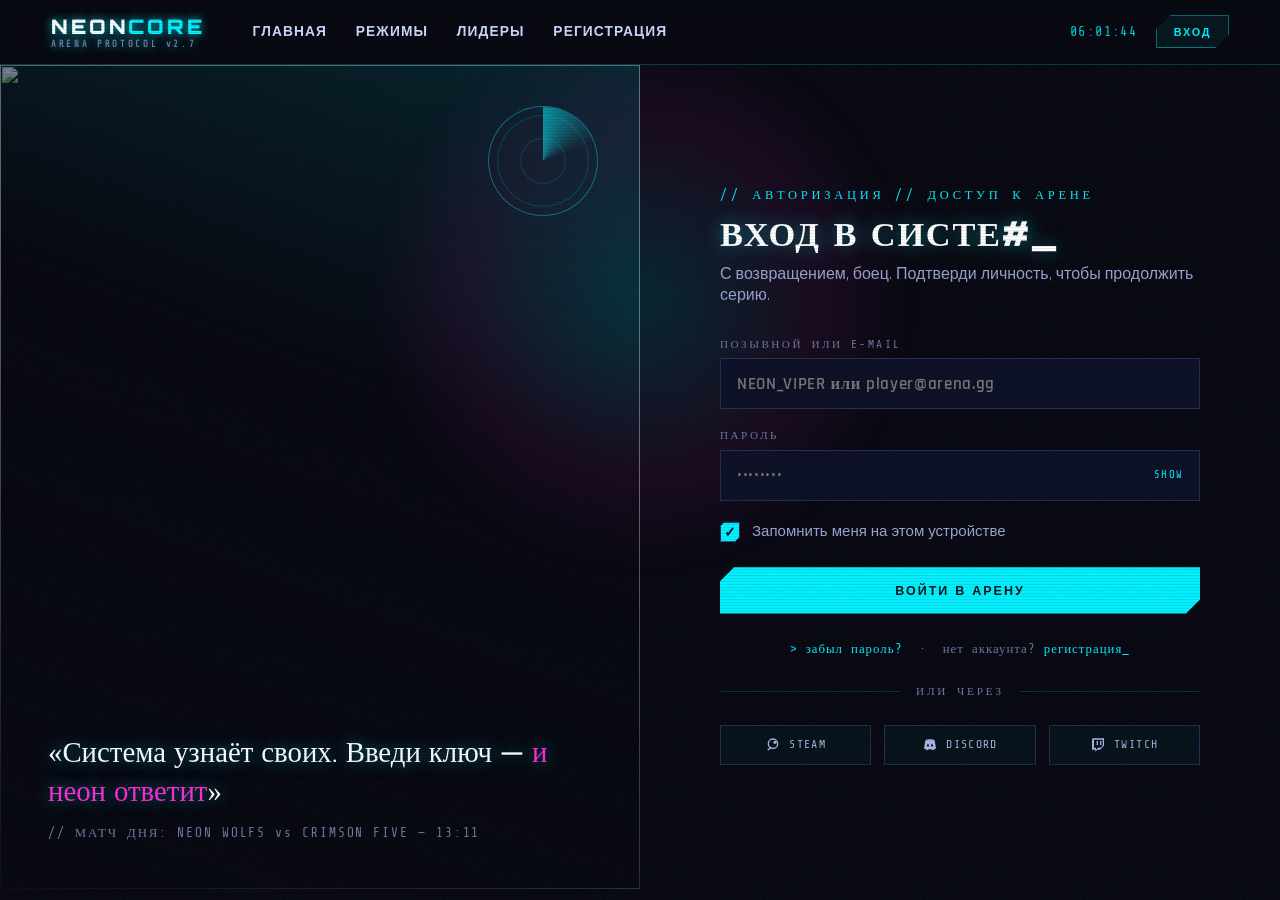
==== login.html @ ac4bac81 "fds" ====
<!DOCTYPE html>
<html lang="ru">
<head>
<meta charset="UTF-8">
<meta name="viewport" content="width=device-width, initial-scale=1.0">
<title>Вход — NEONCORE</title>
<link rel="stylesheet" href="styles.css">
</head>
<body>
<div id="glow"></div>
<div class="site">

  <header class="hud">
    <div class="container hud-inner">
      <a class="logo glitch" data-text="NEONCORE" href="index.html">NEON<b>CORE</b><small>ARENA PROTOCOL v2.7</small></a>
      <nav class="nav" id="nav">
        <a href="index.html">Главная</a>
        <a href="index.html#modes">Режимы</a>
        <a href="index.html#leaders">Лидеры</a>
        <a href="register.html">Регистрация</a>
      </nav>
      <div class="hud-right">
        <span class="sys-clock" id="clock">--:--:--</span>
        <a class="btn btn-ghost btn-sm" href="login.html">Вход</a>
        <button class="burger" id="burger" aria-label="Меню">☰</button>
      </div>
    </div>
  </header>

  <main class="auth">
    <!-- арт-панель -->
    <div class="auth-art">
      <img src="https://picsum.photos/seed/neon-login-gate/900/1100" alt="">
      <div class="radar" aria-hidden="true"></div>
      <div class="auth-art-content">
        <p class="auth-quote">«Система узнаёт своих. Введи ключ — <em>и неон ответит</em>»</p>
        <p class="auth-sub">// МАТЧ ДНЯ: NEON WOLFS vs CRIMSON FIVE — 13:11</p>
      </div>
    </div>

    <!-- форма -->
    <div class="auth-panel">
      <form class="auth-box" id="auth-form" data-mode="login" novalidate>
        <div class="sec-label">// АВТОРИЗАЦИЯ // ДОСТУП К АРЕНЕ</div>
        <h1 data-scramble data-text="ВХОД В СИСТЕМУ">ВХОД В СИСТЕМУ</h1>
        <p class="auth-note">С возвращением, боец. Подтверди личность, чтобы продолжить серию.</p>

        <div class="field">
          <label for="login-id">Позывной или e-mail</label>
          <input type="text" id="login-id" placeholder="NEON_VIPER или player@arena.gg" required>
          <div class="err-msg">&gt; введите позывной или e-mail</div>
        </div>

        <div class="field">
          <label for="login-pass">Пароль</label>
          <div class="pw-wrap">
            <input type="password" id="login-pass" placeholder="••••••••" required>
            <button type="button" class="pw-toggle" aria-label="Показать пароль">SHOW</button>
          </div>
          <div class="err-msg">&gt; введите пароль</div>
        </div>

        <label class="check-row">
          <input type="checkbox" checked>
          <span>Запомнить меня на этом устройстве</span>
        </label>

        <button type="submit" class="btn btn-primary btn-block">Войти в арену</button>
        <p class="auth-switch"><a href="#">&gt; забыл пароль?</a> &nbsp;·&nbsp; нет аккаунта? <a href="register.html">регистрация_</a></p>

        <div class="divider">ИЛИ ЧЕРЕЗ</div>
        <div class="socials">
          <a href="#" class="social-btn" aria-label="Войти через Steam">
            <svg viewBox="0 0 24 24"><circle cx="12" cy="10" r="7" fill="none" stroke="currentColor" stroke-width="2"/><circle cx="15" cy="8" r="2.4"/><path d="M4 20l5.5-4.5" stroke="currentColor" stroke-width="2"/></svg>
            STEAM
          </a>
          <a href="#" class="social-btn" aria-label="Войти через Discord">
            <svg viewBox="0 0 24 24"><path d="M5 5c2-1 4-1.5 7-1.5S17 4 19 5l2 12c-2 2-4 3-6 3l-.7-1.6c-1.5.3-3.1.3-4.6 0L9 20c-2 0-4-1-6-3L5 5zm4 6a1.6 1.6 0 100 3.2A1.6 1.6 0 009 11zm6 0a1.6 1.6 0 100 3.2 1.6 1.6 0 000-3.2z"/></svg>
            DISCORD
          </a>
          <a href="#" class="social-btn" aria-label="Войти через Twitch">
            <svg viewBox="0 0 24 24"><path d="M4 2L3 5v14h5v3l3-3h4l6-6V2H4zm15 11l-3 3h-4l-3 3v-3H6V4h13v9zM15 6h2v6h-2V6zm-5 0h2v6h-2V6z"/></svg>
            TWITCH
          </a>
        </div>
      </form>
    </div>
  </main>
</div>

<!-- boot-оверлей -->
<div class="boot" id="boot" aria-hidden="true">
  <div class="boot-inner">
    <div class="boot-lines"></div>
    <div class="boot-final"></div>
    <div class="boot-name"></div>
    <div class="boot-bar"><i></i></div>
  </div>
</div>

<script src="app.js"></script>
</body>
</html>
---- styles.css ----
/* ============ NEONCORE // общие стили ============ */
@import url('https://fonts.googleapis.com/css2?family=Orbitron:wght@500;700;900&family=Rajdhani:wght@400;500;600;700&family=Share+Tech+Mono&display=swap');

:root{
  --bg:#05060f;
  --bg-2:#0a0d1e;
  --panel:#0d1128;
  --cyan:#00f0ff;
  --magenta:#ff2bd6;
  --lime:#a3ff3c;
  --danger:#ff2b6e;
  --text:#cfd8ff;
  --muted:#6f78a3;
  --line:rgba(0,240,255,.22);
}

*{margin:0;padding:0;box-sizing:border-box}
html{scroll-behavior:smooth}
body{
  background:var(--bg);
  color:var(--text);
  font-family:'Rajdhani',sans-serif;
  font-size:17px;
  overflow-x:hidden;
}
/* сканлайны (CRT) */
body::before{
  content:'';position:fixed;inset:0;z-index:9990;pointer-events:none;
  background:repeating-linear-gradient(0deg,rgba(0,0,0,.28) 0 1px,transparent 1px 3px);
  opacity:.3;
}
/* шум */
body::after{
  content:'';position:fixed;inset:0;z-index:9991;pointer-events:none;opacity:.05;
  background-image:url("data:image/svg+xml,%3Csvg xmlns='http://www.w3.org/2000/svg' width='160' height='160'%3E%3Cfilter id='n'%3E%3CfeTurbulence type='fractalNoise' baseFrequency='0.9' numOctaves='2'/%3E%3C/filter%3E%3Crect width='160' height='160' filter='url(%23n)'/%3E%3C/svg%3E");
}
#glow{
  position:fixed;left:0;top:0;z-index:0;width:560px;height:560px;border-radius:50%;
  background:radial-gradient(circle,rgba(0,240,255,.13),rgba(255,43,214,.07) 45%,transparent 70%);
  pointer-events:none;filter:blur(6px);
}
.site{position:relative;z-index:1}
img{display:block;max-width:100%}
a{color:var(--cyan)}
.container{width:min(1180px,92%);margin:0 auto}
.mono{font-family:'Share Tech Mono',monospace}

/* ---------- кнопки ---------- */
.btn{
  display:inline-flex;align-items:center;justify-content:center;gap:.55rem;
  font-family:'Orbitron',sans-serif;font-size:.78rem;font-weight:700;
  letter-spacing:.16em;text-transform:uppercase;text-decoration:none;
  padding:.95rem 1.7rem;border:0;cursor:pointer;position:relative;overflow:hidden;
  clip-path:polygon(14px 0,100% 0,100% calc(100% - 14px),calc(100% - 14px) 100%,0 100%,0 14px);
  transition:transform .25s,filter .25s,background .25s;
}
.btn::after{
  content:'';position:absolute;top:0;left:-70%;width:55%;height:100%;
  background:linear-gradient(100deg,transparent,rgba(255,255,255,.4),transparent);
  transform:skewX(-22deg);transition:left .55s;
}
.btn:hover::after{left:135%}
.btn:hover{transform:translateY(-2px)}
.btn-primary{background:var(--cyan);color:#02141a}
.btn-primary:hover{background:#8ffbff;filter:drop-shadow(0 0 18px rgba(0,240,255,.65))}
.btn-magenta{background:var(--magenta);color:#fff}
.btn-magenta:hover{filter:drop-shadow(0 0 18px rgba(255,43,214,.65))}
.btn-ghost{background:rgba(0,240,255,.06);color:var(--cyan);box-shadow:inset 0 0 0 1px rgba(0,240,255,.5)}
.btn-ghost:hover{background:rgba(0,240,255,.14);filter:drop-shadow(0 0 14px rgba(0,240,255,.4))}
.btn-sm{padding:.6rem 1.1rem;font-size:.68rem}
.btn-block{width:100%}

/* ---------- шапка HUD ---------- */
.hud{
  position:sticky;top:0;z-index:100;
  background:rgba(5,6,15,.78);backdrop-filter:blur(12px);
  border-bottom:1px solid var(--line);
}
.hud-inner{display:flex;align-items:center;gap:2rem;padding:.9rem 0}
.logo{
  font-family:'Orbitron';font-weight:900;font-size:1.25rem;letter-spacing:.14em;
  color:#fff;text-decoration:none;text-shadow:0 0 10px rgba(0,240,255,.8);
}
.logo b{color:var(--cyan);font-weight:900}
.logo small{display:block;font-family:'Share Tech Mono';font-size:.55rem;letter-spacing:.3em;color:var(--muted)}
.glitch{position:relative}
.glitch::before,.glitch::after{
  content:attr(data-text);position:absolute;left:0;top:0;width:100%;
  opacity:0;pointer-events:none;
}
.glitch::before{color:var(--magenta);animation:gl1 3.4s infinite steps(1)}
.glitch::after{color:var(--cyan);animation:gl2 2.9s infinite steps(1)}
@keyframes gl1{0%,93%,100%{opacity:0}94%{opacity:.9;transform:translate(-3px,-2px);clip-path:inset(0 0 55% 0)}96%{opacity:.9;transform:translate(2px,1px);clip-path:inset(10% 0 30% 0)}98%{opacity:0}}
@keyframes gl2{0%,90%,100%{opacity:0}91%{opacity:.9;transform:translate(3px,2px);clip-path:inset(55% 0 0 0)}93%{opacity:.9;transform:translate(-2px,-1px);clip-path:inset(35% 0 40% 0)}95%{opacity:0}}
.nav{display:flex;gap:1.8rem;margin-left:1rem}
.nav a{
  color:var(--text);text-decoration:none;font-weight:600;letter-spacing:.08em;
  text-transform:uppercase;font-size:.86rem;position:relative;padding:.3rem 0;transition:color .2s;
}
.nav a::after{
  content:'';position:absolute;left:0;bottom:-2px;width:0;height:2px;
  background:linear-gradient(90deg,var(--cyan),var(--magenta));transition:width .3s;
}
.nav a:hover,.nav a.active{color:#fff;text-shadow:0 0 8px rgba(0,240,255,.7)}
.nav a:hover::after,.nav a.active::after{width:100%}
.hud-right{margin-left:auto;display:flex;align-items:center;gap:1.2rem}
.sys-clock{font-family:'Share Tech Mono';color:var(--cyan);font-size:.85rem;letter-spacing:.1em;opacity:.85}
.burger{display:none;background:none;border:1px solid var(--line);color:var(--cyan);font-size:1.2rem;padding:.35rem .7rem;cursor:pointer}

/* ---------- герой ---------- */
.hero{position:relative;overflow:hidden;padding:5.5rem 0 4.5rem}
.hero-grid{
  position:absolute;inset:-30% -40%;
  background-image:linear-gradient(rgba(0,240,255,.09) 1px,transparent 1px),linear-gradient(90deg,rgba(0,240,255,.09) 1px,transparent 1px);
  background-size:46px 46px;
  transform:perspective(620px) rotateX(58deg);transform-origin:center top;
  -webkit-mask-image:linear-gradient(to bottom,transparent,#000 30%,transparent 95%);
  mask-image:linear-gradient(to bottom,transparent,#000 30%,transparent 95%);
  animation:gridmove 2.6s linear infinite;
}
@keyframes gridmove{to{background-position:0 46px}}
.hero-inner{position:relative;display:grid;grid-template-columns:1.15fr .95fr;gap:3.5rem;align-items:center}
.chip-row{display:flex;flex-wrap:wrap;gap:.7rem;margin-bottom:1.4rem}
.chip{
  font-family:'Share Tech Mono';font-size:.74rem;letter-spacing:.12em;
  border:1px solid rgba(0,240,255,.35);color:var(--cyan);
  background:rgba(0,240,255,.05);padding:.35rem .75rem;
  display:inline-flex;align-items:center;gap:.5rem;
}
.chip .dot{width:7px;height:7px;background:var(--lime);border-radius:50%;box-shadow:0 0 8px var(--lime);animation:pulse 1.6s infinite}
.chip.live-chip{border-color:var(--danger);color:#ff7ba2;background:rgba(255,43,110,.08)}
.chip.live-chip .dot{background:var(--danger);box-shadow:0 0 8px var(--danger)}
@keyframes pulse{50%{opacity:.35}}
.hero h1{
  font-family:'Orbitron';font-weight:900;line-height:1.05;
  font-size:clamp(2.3rem,5.6vw,4.3rem);color:#fff;
  text-shadow:0 0 22px rgba(0,240,255,.5);
}
.hero h1 .accent{color:var(--magenta);text-shadow:0 0 22px rgba(255,43,214,.6)}
.hero .lead{margin:1.3rem 0 2rem;max-width:46ch;color:#a9b3e0;font-size:1.12rem;font-weight:500}
.hero-actions{display:flex;flex-wrap:wrap;gap:1rem;margin-bottom:2.2rem}
.hero-stats{display:flex;gap:2.6rem;font-family:'Share Tech Mono';font-size:.82rem;color:var(--muted)}
.hero-stats b{display:block;font-family:'Orbitron';font-size:1.4rem;color:var(--cyan);text-shadow:0 0 12px rgba(0,240,255,.6)}

/* рамка со срезанными углами */
.frame{
  clip-path:polygon(18px 0,100% 0,100% calc(100% - 18px),calc(100% - 18px) 100%,0 100%,0 18px);
  background:linear-gradient(155deg,rgba(0,240,255,.65),rgba(13,17,40,.15) 40%,rgba(255,43,214,.55));
  padding:1px;
}
.frame>.inner{
  clip-path:inherit;height:100%;
  background:linear-gradient(180deg,#101538,#080b1c);
}
.tournament-card{transition:filter .3s}
.tournament-card:hover{filter:drop-shadow(0 0 24px rgba(0,240,255,.35))}
.t-thumb{position:relative;overflow:hidden}
.t-thumb img{width:100%;aspect-ratio:16/9;object-fit:cover;animation:breathe 9s ease-in-out infinite alternate}
@keyframes breathe{from{transform:scale(1)}to{transform:scale(1.07)}}
.t-thumb::after{content:'';position:absolute;inset:0;background:linear-gradient(180deg,transparent 40%,rgba(8,11,28,.95))}
.t-body{padding:1.4rem 1.6rem 1.7rem;margin-top:-3.4rem;position:relative}
.t-body h3{font-family:'Orbitron';font-size:1.2rem;color:#fff;letter-spacing:.06em}
.t-meta{display:flex;gap:1.6rem;margin:.9rem 0 1.1rem;font-family:'Share Tech Mono';font-size:.8rem;color:var(--muted)}
.t-meta b{color:var(--lime)}
.bar{height:6px;background:#181f44;overflow:hidden;margin:.4rem 0 1.2rem}
.bar i{display:block;height:100%;width:0;background:linear-gradient(90deg,var(--cyan),var(--magenta));transition:width 1.4s cubic-bezier(.2,.8,.2,1)}
.bar-label{display:flex;justify-content:space-between;font-family:'Share Tech Mono';font-size:.72rem;color:var(--muted)}

/* ---------- бегущая строка ---------- */
.ticker{border-block:1px solid var(--line);background:rgba(0,240,255,.03);overflow:hidden;padding:.65rem 0}
.ticker-track{display:flex;width:max-content;animation:ticker 30s linear infinite}
.ticker:hover .ticker-track{animation-play-state:paused}
.ticker-group{display:flex;gap:2.6rem;padding-right:2.6rem;font-family:'Share Tech Mono';font-size:.82rem;letter-spacing:.08em;color:#9fb4ff;white-space:nowrap}
.ticker-group b{color:var(--cyan)}
.ticker-group em{color:var(--magenta);font-style:normal}
@keyframes ticker{to{transform:translateX(-50%)}}

/* ---------- секции ---------- */
.section{padding:5rem 0}
.sec-label{font-family:'Share Tech Mono';color:var(--cyan);font-size:.78rem;letter-spacing:.3em;margin-bottom:.7rem}
.sec-title{font-family:'Orbitron';font-weight:700;font-size:clamp(1.6rem,3.4vw,2.4rem);color:#fff;letter-spacing:.04em}
.mask{display:block;overflow:hidden}
.mask-in{display:inline-block;transform:translateY(115%);transition:transform .8s cubic-bezier(.2,.8,.2,1)}
.in-view .mask-in{transform:translateY(0)}
.sec-head{margin-bottom:2.6rem}
.reveal{opacity:0;transform:translateY(26px);transition:opacity .7s ease,transform .7s ease}
.reveal.in-view{opacity:1;transform:none}

/* ---------- режимы игры ---------- */
.modes-grid{display:grid;grid-template-columns:repeat(auto-fit,minmax(255px,1fr));gap:1.4rem}
.mode-card .inner{overflow:hidden}
.mode-card{transition:transform .3s,filter .3s}
.mode-card:hover{transform:translateY(-6px);filter:drop-shadow(0 0 22px rgba(0,240,255,.3))}
.mode-thumb{position:relative;overflow:hidden;aspect-ratio:3/2}
.mode-thumb img{width:100%;height:100%;object-fit:cover;transition:transform 3.5s ease}
.mode-card:hover .mode-thumb img{transform:scale(1.14) rotate(1deg)}
.mode-tag{
  position:absolute;top:.8rem;left:.8rem;font-family:'Share Tech Mono';font-size:.68rem;
  background:rgba(5,6,15,.8);color:var(--cyan);border:1px solid var(--line);padding:.25rem .6rem;letter-spacing:.15em;
}
.mode-body{padding:1.2rem 1.3rem 1.4rem}
.mode-body h3{font-family:'Orbitron';font-size:1rem;color:#fff;letter-spacing:.06em;margin-bottom:.5rem}
.mode-body p{color:#98a2cf;font-size:.95rem;line-height:1.45;margin-bottom:1rem}
.mode-meta{display:flex;justify-content:space-between;align-items:center;font-family:'Share Tech Mono';font-size:.72rem;color:var(--muted)}
.mode-meta .bar{flex:1;margin:0 .8rem}
.mode-meta .bar i{transition-duration:.8s}

/* ---------- лидерборд ---------- */
.table-wrap{overflow-x:auto}
table{width:100%;border-collapse:collapse;min-width:640px}
th{font-family:'Share Tech Mono';font-size:.7rem;letter-spacing:.2em;text-transform:uppercase;color:var(--muted);text-align:left;padding:.9rem 1.1rem;border-bottom:1px solid var(--line)}
td{padding:.85rem 1.1rem;border-bottom:1px solid rgba(0,240,255,.08);vertical-align:middle}
tbody tr{transition:background .2s}
tbody tr:hover{background:rgba(0,240,255,.05)}
.rank{font-family:'Orbitron';font-weight:700;color:var(--muted)}
tr.top-1 .rank{color:var(--lime);text-shadow:0 0 10px rgba(163,255,60,.7)}
tr.top-2 .rank{color:var(--cyan)}
tr.top-3 .rank{color:var(--magenta)}
.player{display:flex;align-items:center;gap:.9rem;font-weight:700;color:#fff;letter-spacing:.04em}
.player img{width:40px;height:40px;object-fit:cover;clip-path:polygon(30% 0,70% 0,100% 30%,100% 70%,70% 100%,30% 100%,0 70%,0 30%)}
.td-bar{min-width:140px}

/* ---------- статистика ---------- */
.stats-band .inner{display:grid;grid-template-columns:repeat(4,1fr);gap:1rem;padding:2.4rem 2rem;text-align:center}
.stat b{font-family:'Orbitron';font-weight:900;font-size:clamp(1.6rem,3.2vw,2.5rem);color:var(--cyan);text-shadow:0 0 18px rgba(0,240,255,.55);display:block}
.stat:nth-child(2) b{color:var(--magenta);text-shadow:0 0 18px rgba(255,43,214,.55)}
.stat:nth-child(4) b{color:var(--lime);text-shadow:0 0 18px rgba(163,255,60,.5)}
.stat span{font-family:'Share Tech Mono';font-size:.74rem;letter-spacing:.18em;color:var(--muted);text-transform:uppercase}

/* ---------- матчи ---------- */
.matches-grid{display:grid;grid-template-columns:repeat(auto-fit,minmax(280px,1fr));gap:1.4rem}
.match .inner{padding:1.3rem 1.4rem}
.match-status{font-family:'Share Tech Mono';font-size:.68rem;letter-spacing:.2em;margin-bottom:1rem;display:flex;justify-content:space-between}
.match-status .live{color:var(--danger)}
.match-status .live::before{content:'●';animation:pulse 1.4s infinite;margin-right:.4rem}
.match-status .done{color:var(--muted)}
.match-teams{display:grid;grid-template-columns:1fr auto 1fr;align-items:center;gap:.8rem;margin-bottom:1rem}
.team{display:flex;align-items:center;gap:.6rem;font-weight:700;letter-spacing:.04em;color:#fff;font-size:.92rem}
.team img{width:30px;height:30px;clip-path:polygon(30% 0,70% 0,100% 30%,100% 70%,70% 100%,30% 100%,0 70%,0 30%)}
.team:last-child{justify-content:flex-end;text-align:right}
.score{font-family:'Orbitron';font-weight:900;font-size:1.5rem;color:var(--magenta);text-shadow:0 0 14px rgba(255,43,214,.55)}
.match-foot{font-family:'Share Tech Mono';font-size:.72rem;color:var(--muted);display:flex;justify-content:space-between;border-top:1px solid rgba(0,240,255,.1);padding-top:.8rem}

/* ---------- новости ---------- */
.news-grid{display:grid;grid-template-columns:1fr 1fr;gap:1.6rem}
.news-card .inner{display:grid;grid-template-columns:42% 1fr;overflow:hidden}
.news-card:hover .inner img{transform:scale(1.08)}
.news-card .inner img{width:100%;height:100%;object-fit:cover;transition:transform 2.5s ease}
.news-body{padding:1.4rem 1.5rem}
.news-date{font-family:'Share Tech Mono';font-size:.7rem;color:var(--cyan);letter-spacing:.2em}
.news-body h3{font-family:'Orbitron';font-size:1.02rem;color:#fff;margin:.6rem 0 .7rem;letter-spacing:.04em}
.news-body p{color:#98a2cf;font-size:.95rem;line-height:1.5}
.news-link{display:inline-block;margin-top:1rem;color:var(--cyan);text-decoration:none;font-weight:700;letter-spacing:.1em;font-size:.8rem;text-transform:uppercase}
.news-link:hover{text-shadow:0 0 10px rgba(0,240,255,.8)}

/* ---------- CTA ---------- */
.cta{position:relative;text-align:center;padding:6rem 0;overflow:hidden}
.cta::before{
  content:'';position:absolute;inset:0;
  background:radial-gradient(ellipse at center,rgba(255,43,214,.14),transparent 65%);
}
.cta h2{font-family:'Orbitron';font-weight:900;font-size:clamp(1.9rem,4.6vw,3.4rem);color:#fff;letter-spacing:.05em;text-shadow:0 0 26px rgba(255,43,214,.5);animation:flicker 4s infinite}
@keyframes flicker{0%,100%{opacity:1}92%{opacity:1}93%{opacity:.4}94%{opacity:1}96%{opacity:.6}97%{opacity:1}}
.cta p{color:#98a2cf;margin:1rem 0 2rem;font-size:1.1rem}

/* ---------- футер ---------- */
.footer{border-top:1px solid var(--line);background:#04050c;padding:3.5rem 0 0}
.footer-grid{display:grid;grid-template-columns:2fr 1fr 1fr 1fr;gap:2.5rem;padding-bottom:2.8rem}
.footer h4{font-family:'Orbitron';font-size:.82rem;letter-spacing:.18em;color:#fff;margin-bottom:1.1rem}
.footer p{color:var(--muted);font-size:.95rem;line-height:1.6;max-width:34ch}
.footer ul{list-style:none}
.footer li{margin-bottom:.55rem}
.footer a{color:#9aa5d6;text-decoration:none;font-size:.95rem;transition:color .2s}
.footer a:hover{color:var(--cyan);text-shadow:0 0 8px rgba(0,240,255,.6)}
.footer-bottom{border-top:1px solid rgba(0,240,255,.1);padding:1.1rem 0;display:flex;justify-content:space-between;gap:1rem;font-family:'Share Tech Mono';font-size:.72rem;color:var(--muted);letter-spacing:.12em;flex-wrap:wrap}
.server-ok{color:var(--lime)}
.server-ok::before{content:'●';margin-right:.4rem;animation:pulse 1.8s infinite}

/* ---------- страницы входа/регистрации ---------- */
.auth{display:grid;grid-template-columns:1fr 1fr;min-height:calc(100vh - 76px)}
.auth-art{position:relative;overflow:hidden;display:flex;flex-direction:column;justify-content:flex-end}
.auth-art>img{position:absolute;inset:0;width:100%;height:100%;object-fit:cover;opacity:.5;animation:breathe 12s ease-in-out infinite alternate}
.auth-art::after{content:'';position:absolute;inset:0;background:linear-gradient(200deg,rgba(0,240,255,.12),transparent 40%,rgba(5,6,15,.95))}
.auth-art-content{position:relative;z-index:2;padding:3rem}
.auth-quote{font-family:'Orbitron';font-size:clamp(1.2rem,2.4vw,1.8rem);color:#fff;line-height:1.35;text-shadow:0 0 16px rgba(0,240,255,.5);max-width:22ch}
.auth-quote em{color:var(--magenta);font-style:normal}
.auth-sub{margin-top:1rem;font-family:'Share Tech Mono';font-size:.8rem;color:var(--muted);letter-spacing:.15em}
.radar{
  position:absolute;top:2.6rem;right:2.6rem;z-index:2;width:110px;height:110px;border-radius:50%;
  border:1px solid rgba(0,240,255,.4);
  background:
    radial-gradient(circle,transparent 58%,rgba(0,240,255,.15) 59%,transparent 61%),
    radial-gradient(circle,transparent 28%,rgba(0,240,255,.15) 29%,transparent 31%);
}
.radar::before{
  content:'';position:absolute;inset:0;border-radius:50%;
  background:conic-gradient(from 0deg,rgba(0,240,255,.55),transparent 70deg);
  animation:sweep 3.2s linear infinite;
}
@keyframes sweep{to{transform:rotate(360deg)}}
.auth-panel{display:flex;align-items:center;justify-content:center;padding:4rem 1.6rem}
.auth-box{width:min(480px,100%)}
.auth-box .sec-label{margin-bottom:.5rem}
.auth-box h1{font-family:'Orbitron';font-weight:900;font-size:clamp(1.6rem,3vw,2.15rem);color:#fff;letter-spacing:.05em;text-shadow:0 0 18px rgba(0,240,255,.45);margin-bottom:.6rem}
.auth-note{color:#98a2cf;margin-bottom:2rem;font-size:1rem}
.field{margin-bottom:1.25rem}
.field label{display:block;font-family:'Share Tech Mono';font-size:.7rem;letter-spacing:.22em;text-transform:uppercase;color:var(--muted);margin-bottom:.45rem}
.field input,.field select{
  width:100%;background:#0a0e24;border:1px solid #232a52;color:var(--text);
  font-family:'Rajdhani';font-size:1.05rem;font-weight:600;letter-spacing:.04em;
  padding:.85rem 1rem;outline:none;transition:border-color .25s,box-shadow .25s;
}
.field input:focus,.field select:focus{border-color:var(--cyan);box-shadow:0 0 0 1px var(--cyan),0 0 18px rgba(0,240,255,.25)}
.field select{appearance:none;background-image:url("data:image/svg+xml,%3Csvg xmlns='http://www.w3.org/2000/svg' width='12' height='8'%3E%3Cpath d='M1 1l5 5 5-5' stroke='%2300f0ff' fill='none' stroke-width='2'/%3E%3C/svg%3E");background-repeat:no-repeat;background-position:right 1rem center}
.field.invalid input{border-color:var(--danger);box-shadow:0 0 0 1px var(--danger),0 0 16px rgba(255,43,110,.3)}
.err-msg{display:none;font-family:'Share Tech Mono';font-size:.72rem;color:var(--danger);margin-top:.4rem;letter-spacing:.08em}
.field.invalid .err-msg{display:block}
.pw-wrap{position:relative}
.pw-wrap input{padding-right:4.2rem}
.pw-toggle{
  position:absolute;right:.6rem;top:50%;transform:translateY(-50%);
  background:none;border:0;color:var(--cyan);font-family:'Share Tech Mono';font-size:.66rem;
  letter-spacing:.15em;cursor:pointer;padding:.3rem .4rem;
}
.pw-toggle:hover{text-shadow:0 0 8px rgba(0,240,255,.8)}
.strength{display:flex;gap:.4rem;margin-top:.55rem}
.strength i{height:4px;flex:1;background:#1a2144;transition:background .3s,box-shadow .3s}
.strength.s1 i:nth-child(-n+1){background:var(--danger)}
.strength.s2 i:nth-child(-n+2){background:#ffb02b}
.strength.s3 i:nth-child(-n+3){background:var(--cyan);box-shadow:0 0 8px rgba(0,240,255,.5)}
.strength.s4 i{background:var(--lime);box-shadow:0 0 8px rgba(163,255,60,.5)}
.hint{font-family:'Share Tech Mono';font-size:.7rem;margin-top:.45rem;letter-spacing:.08em;color:var(--muted);min-height:1em}
.hint.ok{color:var(--lime)}
.hint.err{color:var(--danger)}
.check-row{display:flex;align-items:flex-start;gap:.75rem;margin:1.3rem 0 1.6rem;font-size:.94rem;color:#9aa5d6}
.check-row input{appearance:none;flex:none;width:20px;height:20px;background:#0a0e24;border:1px solid #232a52;cursor:pointer;position:relative;clip-path:polygon(5px 0,100% 0,100% calc(100% - 5px),calc(100% - 5px) 100%,0 100%,0 5px);transition:.2s}
.check-row input:checked{background:var(--cyan);box-shadow:0 0 12px rgba(0,240,255,.6)}
.check-row input:checked::after{content:'✓';position:absolute;inset:0;display:grid;place-items:center;color:#02141a;font-weight:900;font-size:.85rem}
.check-row.invalid{color:var(--danger)}
.divider{display:flex;align-items:center;gap:1rem;margin:1.7rem 0;font-family:'Share Tech Mono';font-size:.7rem;letter-spacing:.25em;color:var(--muted)}
.divider::before,.divider::after{content:'';flex:1;height:1px;background:rgba(0,240,255,.18)}
.socials{display:grid;grid-template-columns:repeat(3,1fr);gap:.8rem}
.social-btn{
  display:flex;align-items:center;justify-content:center;gap:.5rem;padding:.7rem;
  background:rgba(0,240,255,.04);border:1px solid #232a52;color:#aab4e2;cursor:pointer;
  font-family:'Share Tech Mono';font-size:.72rem;letter-spacing:.12em;text-decoration:none;transition:.25s;
}
.social-btn svg{width:16px;height:16px;fill:currentColor}
.social-btn:hover{border-color:var(--cyan);color:var(--cyan);box-shadow:0 0 14px rgba(0,240,255,.25);transform:translateY(-2px)}
.auth-switch{margin-top:1.8rem;text-align:center;font-family:'Share Tech Mono';font-size:.8rem;color:var(--muted);letter-spacing:.08em}
.auth-switch a{color:var(--cyan);text-decoration:none}
.auth-switch a:hover{text-shadow:0 0 8px rgba(0,240,255,.8)}
.shake{animation:shake .4s}
@keyframes shake{20%{transform:translateX(-8px)}40%{transform:translateX(8px)}60%{transform:translateX(-5px)}80%{transform:translateX(5px)}}

/* boot-оверлей */
.boot{position:fixed;inset:0;z-index:9999;background:rgba(3,4,10,.94);display:flex;align-items:center;justify-content:center;opacity:0;pointer-events:none;transition:opacity .3s}
.boot.show{opacity:1;pointer-events:auto}
.boot-inner{width:min(500px,88%);font-family:'Share Tech Mono';color:var(--cyan)}
.boot-lines div{margin-bottom:.5rem;font-size:.86rem;letter-spacing:.06em;text-shadow:0 0 8px rgba(0,240,255,.5)}
.boot-final{font-family:'Orbitron';font-weight:900;font-size:1.7rem;color:var(--lime);letter-spacing:.1em;margin:1.4rem 0 .4rem;text-shadow:0 0 22px rgba(163,255,60,.7);min-height:2.2rem}
.boot-name{color:#98a2cf;font-size:.85rem;min-height:1.2em}
.boot-bar{height:4px;background:#131a3c;margin-top:1.4rem;overflow:hidden}
.boot-bar i{display:block;height:100%;width:0;background:linear-gradient(90deg,var(--cyan),var(--lime))}

/* ---------- адаптив ---------- */
@media (max-width:980px){
  .hero-inner{grid-template-columns:1fr}
  .auth{grid-template-columns:1fr}
  .auth-art{min-height:280px}
  .news-grid{grid-template-columns:1fr}
  .footer-grid{grid-template-columns:1fr 1fr}
  .stats-band .inner{grid-template-columns:1fr 1fr}
}
@media (max-width:860px){
  .nav{
    position:absolute;top:100%;left:0;right:0;flex-direction:column;gap:0;
    background:rgba(5,6,15,.97);border-bottom:1px solid var(--line);
    display:none;padding:.6rem 0;margin:0;
  }
  .nav.open{display:flex}
  .nav a{padding:.9rem 6%;border-bottom:1px solid rgba(0,240,255,.07)}
  .burger{display:block}
  .sys-clock{display:none}
}
@media (max-width:560px){
  .footer-grid{grid-template-columns:1fr}
  .hero-stats{flex-wrap:wrap;gap:1.4rem}
  .socials{grid-template-columns:1fr}
}

/* ---------- reduced motion ---------- */
@media (prefers-reduced-motion:reduce){
  *,*::before,*::after{animation-duration:.001s!important;animation-iteration-count:1!important;transition-duration:.001s!important}
  .ticker-track{animation:none;transform:none}
  .reveal{opacity:1;transform:none}
  .mask-in{transform:none}
  #glow{display:none}
  html{scroll-behavior:auto}
}
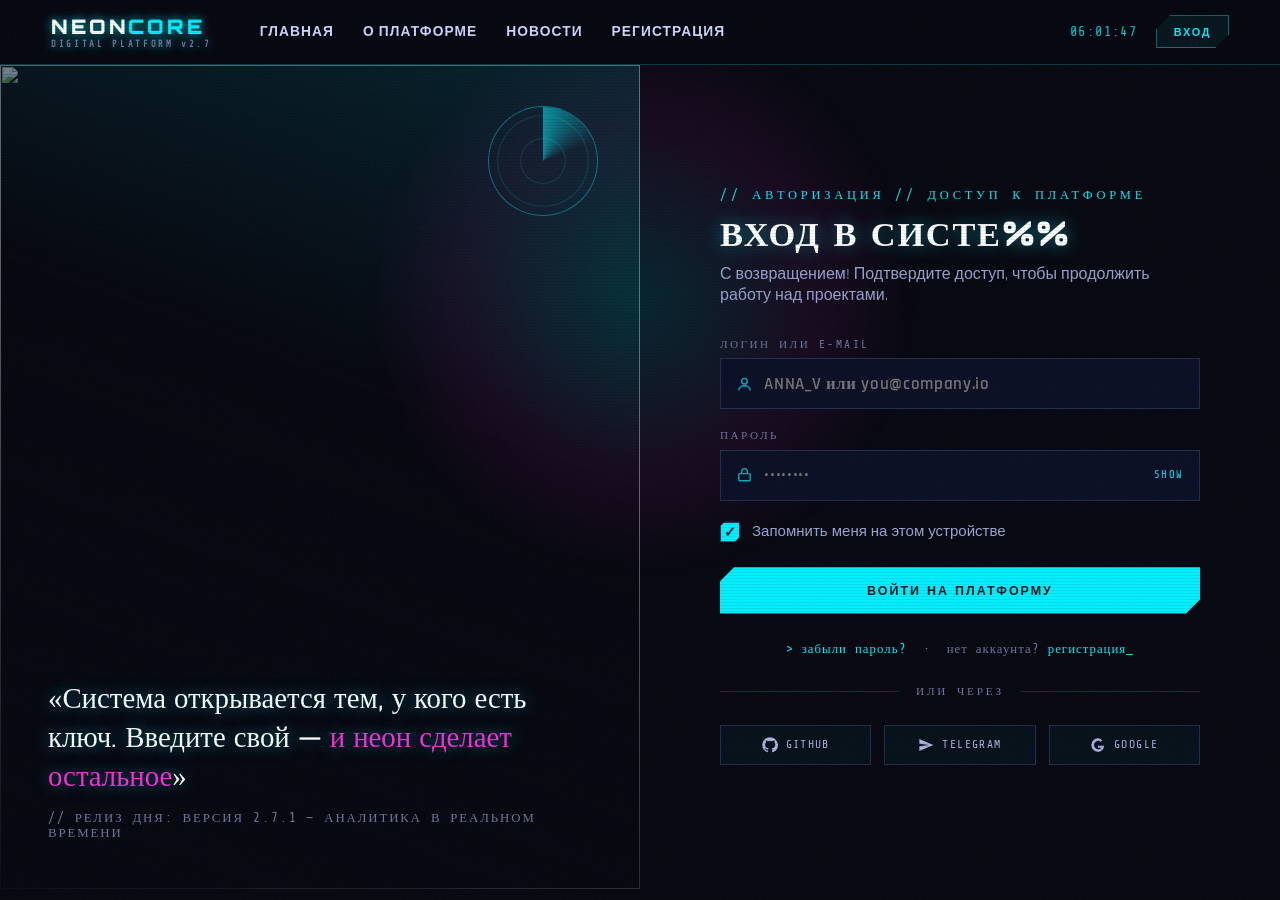
==== commit baff0a52: "regrg" ====
--- a/login.html
+++ b/login.html
@@ -12,11 +12,11 @@
 
   <header class="hud">
     <div class="container hud-inner">
-      <a class="logo glitch" data-text="NEONCORE" href="index.html">NEON<b>CORE</b><small>ARENA PROTOCOL v2.7</small></a>
+      <a class="logo glitch" data-text="NEONCORE" href="index.html">NEON<b>CORE</b><small>DIGITAL PLATFORM v2.7</small></a>
       <nav class="nav" id="nav">
         <a href="index.html">Главная</a>
-        <a href="index.html#modes">Режимы</a>
-        <a href="index.html#leaders">Лидеры</a>
+        <a href="index.html#about">О платформе</a>
+        <a href="index.html#news">Новости</a>
         <a href="register.html">Регистрация</a>
       </nav>
       <div class="hud-right">
@@ -33,27 +33,31 @@
       <img src="https://picsum.photos/seed/neon-login-gate/900/1100" alt="">
       <div class="radar" aria-hidden="true"></div>
       <div class="auth-art-content">
-        <p class="auth-quote">«Система узнаёт своих. Введи ключ — <em>и неон ответит</em>»</p>
-        <p class="auth-sub">// МАТЧ ДНЯ: NEON WOLFS vs CRIMSON FIVE — 13:11</p>
+        <p class="auth-quote">«Система открывается тем, у кого есть ключ. Введите свой — <em>и неон сделает остальное</em>»</p>
+        <p class="auth-sub">// РЕЛИЗ ДНЯ: ВЕРСИЯ 2.7.1 — АНАЛИТИКА В РЕАЛЬНОМ ВРЕМЕНИ</p>
       </div>
     </div>
 
     <!-- форма -->
     <div class="auth-panel">
       <form class="auth-box" id="auth-form" data-mode="login" novalidate>
-        <div class="sec-label">// АВТОРИЗАЦИЯ // ДОСТУП К АРЕНЕ</div>
+        <div class="sec-label">// АВТОРИЗАЦИЯ // ДОСТУП К ПЛАТФОРМЕ</div>
         <h1 data-scramble data-text="ВХОД В СИСТЕМУ">ВХОД В СИСТЕМУ</h1>
-        <p class="auth-note">С возвращением, боец. Подтверди личность, чтобы продолжить серию.</p>
+        <p class="auth-note">С возвращением! Подтвердите доступ, чтобы продолжить работу над проектами.</p>
 
         <div class="field">
-          <label for="login-id">Позывной или e-mail</label>
-          <input type="text" id="login-id" placeholder="NEON_VIPER или player@arena.gg" required>
-          <div class="err-msg">&gt; введите позывной или e-mail</div>
+          <label for="login-id">Логин или e-mail</label>
+          <div class="input-wrap">
+            <svg class="input-icon" viewBox="0 0 24 24" fill="none" stroke="currentColor" stroke-width="2"><circle cx="12" cy="8" r="4"/><path d="M4 21c0-4 3.6-6.5 8-6.5s8 2.5 8 6.5"/></svg>
+            <input type="text" id="login-id" placeholder="ANNA_V или you@company.io" required>
+          </div>
+          <div class="err-msg">&gt; введите логин или e-mail</div>
         </div>
 
         <div class="field">
           <label for="login-pass">Пароль</label>
-          <div class="pw-wrap">
+          <div class="pw-wrap input-wrap">
+            <svg class="input-icon" viewBox="0 0 24 24" fill="none" stroke="currentColor" stroke-width="2"><rect x="4" y="10" width="16" height="10" rx="1"/><path d="M8 10V7a4 4 0 018 0v3"/></svg>
             <input type="password" id="login-pass" placeholder="••••••••" required>
             <button type="button" class="pw-toggle" aria-label="Показать пароль">SHOW</button>
           </div>
@@ -65,22 +69,22 @@
           <span>Запомнить меня на этом устройстве</span>
         </label>
 
-        <button type="submit" class="btn btn-primary btn-block">Войти в арену</button>
-        <p class="auth-switch"><a href="#">&gt; забыл пароль?</a> &nbsp;·&nbsp; нет аккаунта? <a href="register.html">регистрация_</a></p>
+        <button type="submit" class="btn btn-primary btn-block">Войти на платформу</button>
+        <p class="auth-switch"><a href="#">&gt; забыли пароль?</a> &nbsp;·&nbsp; нет аккаунта? <a href="register.html">регистрация_</a></p>
 
         <div class="divider">ИЛИ ЧЕРЕЗ</div>
         <div class="socials">
-          <a href="#" class="social-btn" aria-label="Войти через Steam">
-            <svg viewBox="0 0 24 24"><circle cx="12" cy="10" r="7" fill="none" stroke="currentColor" stroke-width="2"/><circle cx="15" cy="8" r="2.4"/><path d="M4 20l5.5-4.5" stroke="currentColor" stroke-width="2"/></svg>
-            STEAM
+          <a href="#" class="social-btn" aria-label="Войти через GitHub">
+            <svg viewBox="0 0 24 24"><path d="M12 .5C5.7.5.5 5.7.5 12c0 5.1 3.3 9.4 7.9 10.9.6.1.8-.3.8-.6v-2c-3.2.7-3.9-1.5-3.9-1.5-.5-1.3-1.3-1.7-1.3-1.7-1-.7.1-.7.1-.7 1.2.1 1.8 1.2 1.8 1.2 1 1.8 2.8 1.3 3.4 1 .1-.8.4-1.3.7-1.6-2.6-.3-5.3-1.3-5.3-5.7 0-1.3.5-2.3 1.2-3.1-.1-.3-.5-1.5.1-3.1 0 0 1-.3 3.3 1.2a11 11 0 016 0c2.3-1.5 3.3-1.2 3.3-1.2.6 1.6.2 2.8.1 3.1.8.8 1.2 1.8 1.2 3.1 0 4.4-2.7 5.4-5.3 5.7.4.4.8 1.1.8 2.2v3.2c0 .3.2.7.8.6 4.6-1.5 7.9-5.8 7.9-10.9C23.5 5.7 18.3.5 12 .5z"/></svg>
+            GITHUB
           </a>
-          <a href="#" class="social-btn" aria-label="Войти через Discord">
-            <svg viewBox="0 0 24 24"><path d="M5 5c2-1 4-1.5 7-1.5S17 4 19 5l2 12c-2 2-4 3-6 3l-.7-1.6c-1.5.3-3.1.3-4.6 0L9 20c-2 0-4-1-6-3L5 5zm4 6a1.6 1.6 0 100 3.2A1.6 1.6 0 009 11zm6 0a1.6 1.6 0 100 3.2 1.6 1.6 0 000-3.2z"/></svg>
-            DISCORD
+          <a href="#" class="social-btn" aria-label="Войти через Telegram">
+            <svg viewBox="0 0 24 24"><path d="M2 21l21-9L2 3v7l15 2-15 2v7z"/></svg>
+            TELEGRAM
           </a>
-          <a href="#" class="social-btn" aria-label="Войти через Twitch">
-            <svg viewBox="0 0 24 24"><path d="M4 2L3 5v14h5v3l3-3h4l6-6V2H4zm15 11l-3 3h-4l-3 3v-3H6V4h13v9zM15 6h2v6h-2V6zm-5 0h2v6h-2V6z"/></svg>
-            TWITCH
+          <a href="#" class="social-btn" aria-label="Войти через Google">
+            <svg viewBox="0 0 24 24"><path d="M12 2a10 10 0 100 20c5.2 0 9-3.7 9-9h-9v3h5.6A6.5 6.5 0 1112 5.5c1.6 0 3.1.6 4.2 1.6l2.2-2.2A9.9 9.9 0 0012 2z"/></svg>
+            GOOGLE
           </a>
         </div>
       </form>
--- a/styles.css
+++ b/styles.css
@@ -397,4 +397,34 @@
   .mask-in{transform:none}
   #glow{display:none}
   html{scroll-behavior:auto}
-}+}
+
+/* ---------- иконки в полях ввода ---------- */
+.field .input-wrap{position:relative}
+.field .input-wrap input{padding-left:2.7rem}
+.input-icon{
+  position:absolute;left:1rem;top:50%;transform:translateY(-50%);
+  width:17px;height:17px;color:var(--cyan);opacity:.7;pointer-events:none;transition:.25s;
+}
+.field .input-wrap:focus-within .input-icon{
+  opacity:1;color:#fff;filter:drop-shadow(0 0 6px rgba(0,240,255,.9));
+}
+
+/* ---------- выбор аватара ---------- */
+.avatar-pick{display:flex;gap:.9rem;flex-wrap:wrap;margin-top:.55rem}
+.avatar-opt{cursor:pointer;position:relative}
+.avatar-opt input{position:absolute;opacity:0;pointer-events:none}
+.avatar-opt img{
+  width:58px;height:58px;object-fit:cover;display:block;
+  clip-path:polygon(30% 0,70% 0,100% 30%,100% 70%,70% 100%,30% 100%,0 70%,0 30%);
+  filter:grayscale(.85) brightness(.7);transition:transform .25s,filter .25s;
+}
+.avatar-opt:hover img{transform:translateY(-3px);filter:grayscale(.3) brightness(.9)}
+.avatar-opt input:checked + img{transform:scale(1.12);filter:drop-shadow(0 0 10px rgba(0,240,255,.8))}
+.avatar-opt::after{
+  content:'✓';position:absolute;right:-4px;bottom:-4px;width:18px;height:18px;
+  display:grid;place-items:center;background:var(--cyan);color:#02141a;
+  font-weight:900;font-size:.7rem;opacity:0;transform:scale(.4);transition:.25s;
+  clip-path:polygon(20% 0,100% 0,100% 80%,80% 100%,0 100%,0 20%);
+}
+.avatar-opt:has(input:checked)::after{opacity:1;transform:scale(1)}
